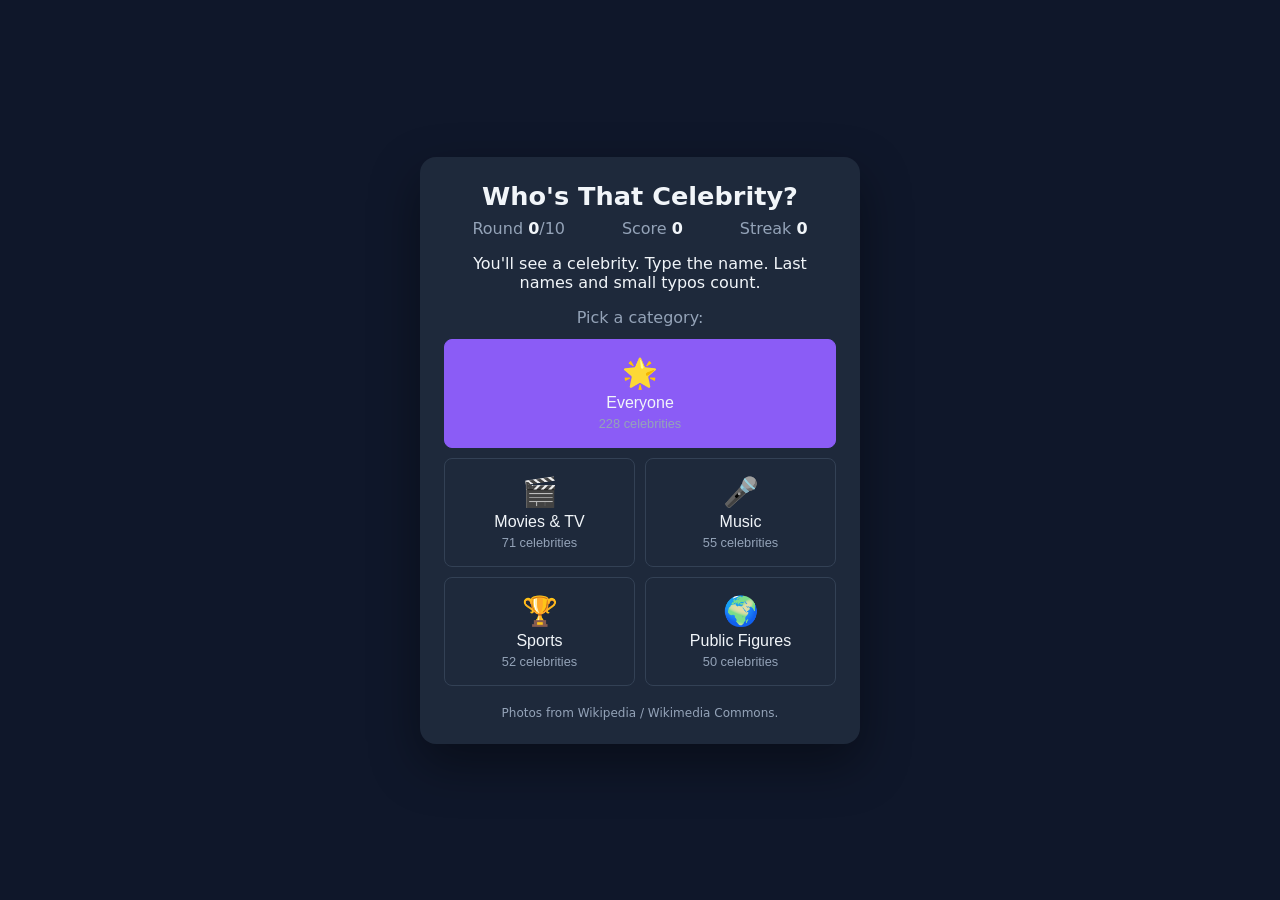
==== index.html @ 3b3f16dd "Celebrity naming game Guess celebrities from Wikipedia photos across four categories, with typo-tole" ====
<!doctype html>
<html lang="en">
<head>
  <meta charset="utf-8" />
  <meta name="viewport" content="width=device-width, initial-scale=1" />
  <title>Who's That Celebrity?</title>
  <link rel="stylesheet" href="style.css" />
</head>
<body>
  <main class="card">
    <header>
      <button id="home-btn" class="home-btn" type="button" hidden>← Home</button>
      <h1>Who's That Celebrity?</h1>
      <p id="category-label" class="muted" hidden></p>
      <div class="stats">
        <span>Round <strong id="round">0</strong>/<span id="total">10</span></span>
        <span>Score <strong id="score">0</strong></span>
        <span>Streak <strong id="streak">0</strong></span>
      </div>
    </header>

    <section id="start-screen">
      <p>You'll see a celebrity. Type the name. Last names and small typos count.</p>
      <p class="muted">Pick a category:</p>
      <div id="category-list" class="category-list"></div>
    </section>

    <section id="game-screen" hidden>
      <div class="photo-frame">
        <div id="loading">Loading…</div>
        <img id="photo" alt="Mystery celebrity" hidden />
      </div>
      <p id="hint" class="hint"></p>
      <form id="guess-form" autocomplete="off">
        <input id="guess-input" type="text" placeholder="Who is this?" autofocus />
        <button type="submit" class="primary">Guess</button>
      </form>
      <div class="actions">
        <button id="hint-btn" type="button">Hint (−1 pt)</button>
        <button id="skip-btn" type="button">Skip</button>
        <button id="next-btn" type="button" class="primary" hidden>Next →</button>
        <button id="retry-btn" type="button" class="primary" hidden>Retry</button>
      </div>
      <p id="feedback" class="feedback" aria-live="polite"></p>
    </section>

    <section id="end-screen" hidden>
      <h2>Game over!</h2>
      <p id="final-score"></p>
      <ul id="summary"></ul>
      <div class="actions">
        <button id="change-category-btn">Change category</button>
        <button id="restart-btn" class="primary">Play again</button>
      </div>
    </section>

    <footer>Photos from Wikipedia / Wikimedia Commons.</footer>
  </main>

  <script src="celebrities.js"></script>
  <script src="game.js"></script>
</body>
</html>
---- style.css ----
:root {
  --bg: #0f172a;
  --card: #1e293b;
  --text: #f1f5f9;
  --muted: #94a3b8;
  --accent: #8b5cf6;
  --good: #22c55e;
  --bad: #ef4444;
}

* { box-sizing: border-box; }

body {
  margin: 0;
  min-height: 100vh;
  display: grid;
  place-items: center;
  background: var(--bg);
  color: var(--text);
  font-family: system-ui, -apple-system, sans-serif;
  padding: 16px;
}

.card {
  width: 100%;
  max-width: 440px;
  background: var(--card);
  border-radius: 16px;
  padding: 24px;
  text-align: center;
  box-shadow: 0 20px 50px rgba(0, 0, 0, 0.4);
}

h1 { margin: 0 0 8px; font-size: 1.6rem; }

.home-btn {
  display: block;
  margin: -8px 0 8px -8px;
  padding: 6px 10px;
  border: none;
  font-size: 0.9rem;
  color: var(--muted);
}
.home-btn:hover { color: var(--text); }
.home-btn[hidden] { display: none; }

.stats {
  display: flex;
  justify-content: space-around;
  color: var(--muted);
  margin-bottom: 16px;
}
.stats strong { color: var(--text); }

.photo-frame {
  position: relative;
  width: 100%;
  aspect-ratio: 3 / 4;
  background: #0b1222;
  border-radius: 12px;
  overflow: hidden;
  display: grid;
  place-items: center;
}
#photo { width: 100%; height: 100%; object-fit: cover; object-position: top; }
#loading { color: var(--muted); }

.muted { color: var(--muted); margin: 4px 0 12px; }

.category-list {
  display: grid;
  grid-template-columns: 1fr 1fr;
  gap: 10px;
}
.category-list button {
  padding: 16px 8px;
  display: flex;
  flex-direction: column;
  align-items: center;
  gap: 4px;
}
.category-list button.everyone { grid-column: 1 / -1; }
.category-list .emoji { font-size: 1.8rem; }
.category-list .count { font-size: 0.8rem; color: var(--muted); }

.hint { min-height: 1.4em; color: var(--muted); letter-spacing: 0.1em; margin: 12px 0 4px; }

form { display: flex; gap: 8px; margin-top: 8px; }
input {
  flex: 1;
  padding: 12px;
  border-radius: 8px;
  border: 1px solid #334155;
  background: #0b1222;
  color: var(--text);
  font-size: 1rem;
}
input:focus { outline: 2px solid var(--accent); border-color: transparent; }

button {
  padding: 10px 16px;
  border-radius: 8px;
  border: 1px solid #334155;
  background: transparent;
  color: var(--text);
  font-size: 1rem;
  cursor: pointer;
}
button:hover { background: #334155; }
button:disabled { opacity: 0.4; cursor: not-allowed; }
button.primary { background: var(--accent); border-color: var(--accent); }
button.primary:hover { filter: brightness(1.1); }

.actions { display: flex; justify-content: center; gap: 8px; margin-top: 12px; }

.feedback { min-height: 1.4em; font-weight: 600; }
.feedback.good { color: var(--good); }
.feedback.bad { color: var(--bad); }

#summary { list-style: none; padding: 0; text-align: left; }
#summary li { padding: 4px 0; border-bottom: 1px solid #334155; }

footer { margin-top: 20px; font-size: 0.75rem; color: var(--muted); }

.shake { animation: shake 0.3s; }
@keyframes shake {
  25% { transform: translateX(-6px); }
  75% { transform: translateX(6px); }
}
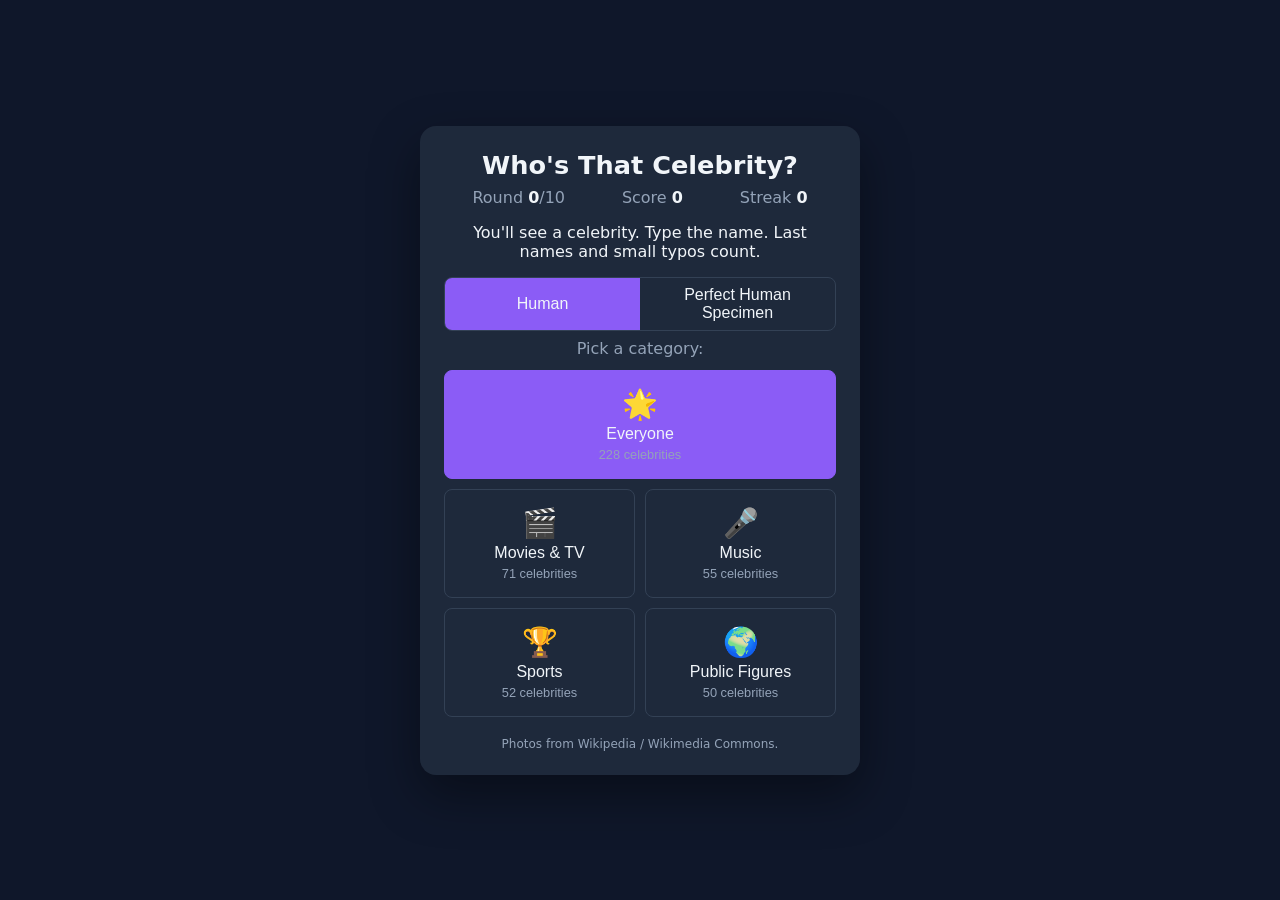
==== commit 44d863fe: "Add Perfect Human Specimen mode with 306 more celebrities The start screen now has a difficulty pick" ====
--- a/index.html
+++ b/index.html
@@ -21,6 +21,10 @@
 
     <section id="start-screen">
       <p>You'll see a celebrity. Type the name. Last names and small typos count.</p>
+      <div id="mode-picker" class="mode-picker" role="group" aria-label="Difficulty">
+        <button type="button" data-mode="easy" aria-pressed="true">Human</button>
+        <button type="button" data-mode="hard" aria-pressed="false">Perfect Human Specimen</button>
+      </div>
       <p class="muted">Pick a category:</p>
       <div id="category-list" class="category-list"></div>
     </section>
@@ -30,15 +34,12 @@
         <div id="loading">Loading…</div>
         <img id="photo" alt="Mystery celebrity" hidden />
       </div>
-      <p id="hint" class="hint"></p>
       <form id="guess-form" autocomplete="off">
         <input id="guess-input" type="text" placeholder="Who is this?" autofocus />
         <button type="submit" class="primary">Guess</button>
       </form>
       <div class="actions">
-        <button id="hint-btn" type="button">Hint (−1 pt)</button>
         <button id="skip-btn" type="button">Skip</button>
-        <button id="next-btn" type="button" class="primary" hidden>Next →</button>
         <button id="retry-btn" type="button" class="primary" hidden>Retry</button>
       </div>
       <p id="feedback" class="feedback" aria-live="polite"></p>
--- a/style.css
+++ b/style.css
@@ -67,6 +67,17 @@
 
 .muted { color: var(--muted); margin: 4px 0 12px; }
 
+.mode-picker {
+  display: grid;
+  grid-template-columns: 1fr 1fr;
+  margin: 4px 0 8px;
+  border: 1px solid #334155;
+  border-radius: 8px;
+  overflow: hidden;
+}
+.mode-picker button { border: none; border-radius: 0; padding: 8px 12px; }
+.mode-picker button[aria-pressed="true"] { background: var(--accent); }
+
 .category-list {
   display: grid;
   grid-template-columns: 1fr 1fr;
@@ -83,9 +94,7 @@
 .category-list .emoji { font-size: 1.8rem; }
 .category-list .count { font-size: 0.8rem; color: var(--muted); }
 
-.hint { min-height: 1.4em; color: var(--muted); letter-spacing: 0.1em; margin: 12px 0 4px; }
-
-form { display: flex; gap: 8px; margin-top: 8px; }
+form { display: flex; gap: 8px; margin-top: 16px; }
 input {
   flex: 1;
   padding: 12px;
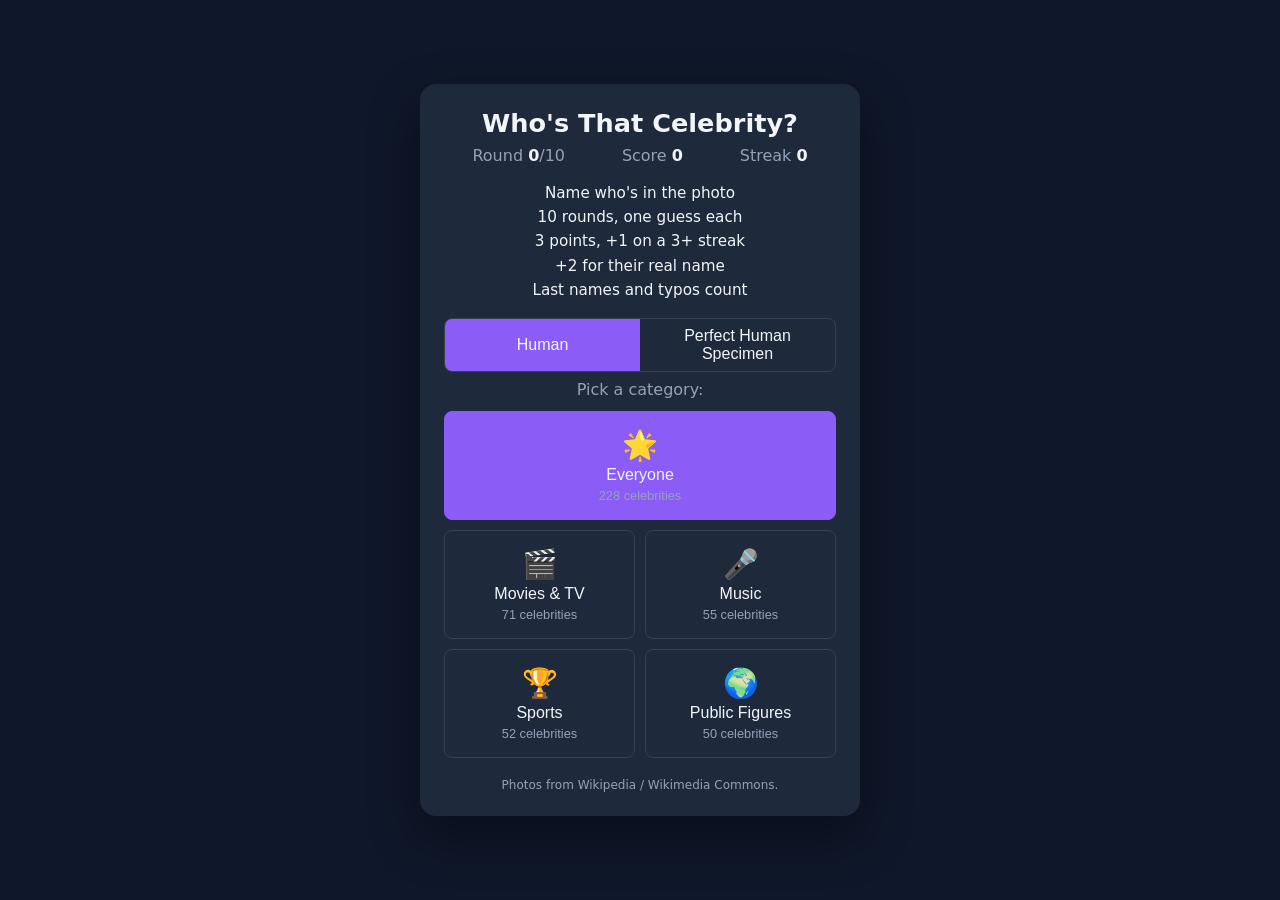
==== commit 1474bb57: "Add rules to home page and bonus points for real names The home page now lists the rules in five sho" ====
--- a/index.html
+++ b/index.html
@@ -20,7 +20,13 @@
     </header>
 
     <section id="start-screen">
-      <p>You'll see a celebrity. Type the name. Last names and small typos count.</p>
+      <ul class="rules">
+        <li>Name who's in the photo</li>
+        <li>10 rounds, one guess each</li>
+        <li>3 points, +1 on a 3+ streak</li>
+        <li>+2 for their real name</li>
+        <li>Last names and typos count</li>
+      </ul>
       <div id="mode-picker" class="mode-picker" role="group" aria-label="Difficulty">
         <button type="button" data-mode="easy" aria-pressed="true">Human</button>
         <button type="button" data-mode="hard" aria-pressed="false">Perfect Human Specimen</button>
--- a/style.css
+++ b/style.css
@@ -66,6 +66,14 @@
 #loading { color: var(--muted); }
 
 .muted { color: var(--muted); margin: 4px 0 12px; }
+
+.rules {
+  list-style: none;
+  margin: 0 0 16px;
+  padding: 0;
+  font-size: 0.95rem;
+  line-height: 1.6;
+}
 
 .mode-picker {
   display: grid;
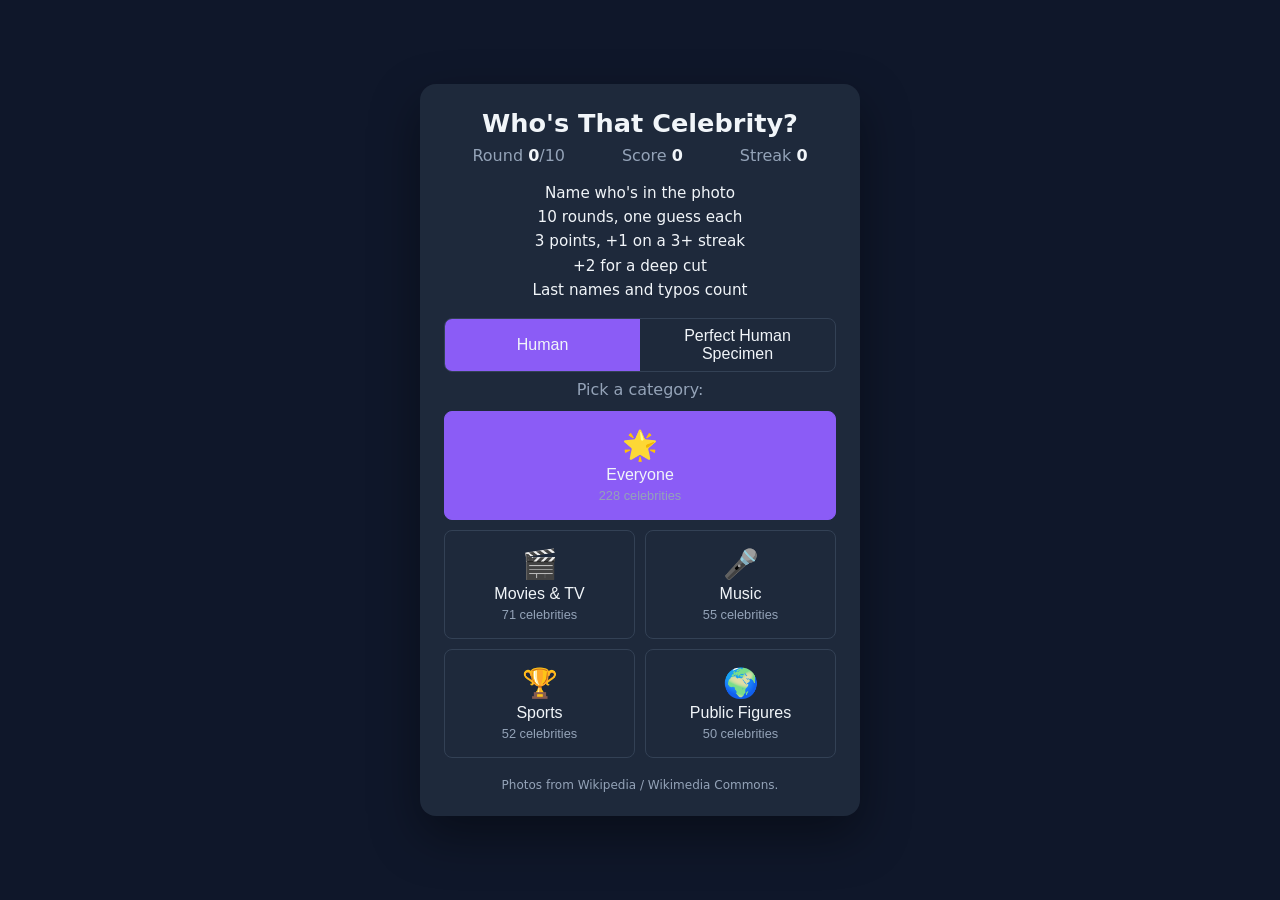
==== commit 7a5692b1: "Call the bonus a deep cut in the rules Co-Authored-By: Claude Opus 5.5 <noreply@anthropic.com>" ====
--- a/index.html
+++ b/index.html
@@ -24,7 +24,7 @@
         <li>Name who's in the photo</li>
         <li>10 rounds, one guess each</li>
         <li>3 points, +1 on a 3+ streak</li>
-        <li>+2 for their real name</li>
+        <li>+2 for a deep cut</li>
         <li>Last names and typos count</li>
       </ul>
       <div id="mode-picker" class="mode-picker" role="group" aria-label="Difficulty">
